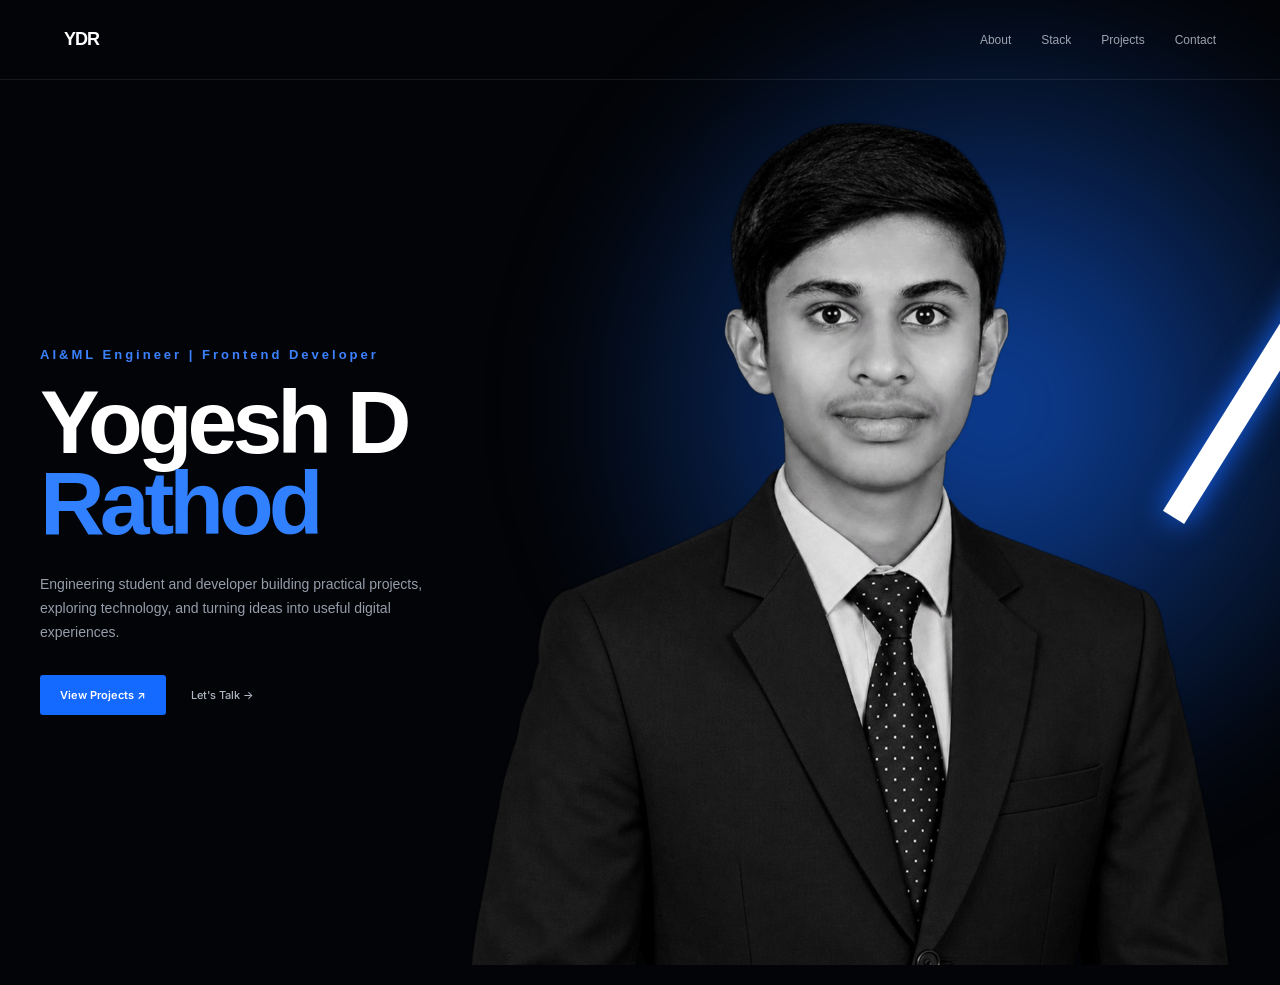
==== index.html @ d2c51ed2 "Renamed Main File" ====
<!DOCTYPE html>
<html lang="en">

<head>
    <meta charset="UTF-8">
    <link rel="preconnect" href="https://fonts.googleapis.com">
<link rel="preconnect" href="https://fonts.gstatic.com" crossorigin>
<link href="https://fonts.googleapis.com/css2?family=Inter:wght@400;500;600;700&display=swap" rel="stylesheet">
    <meta name="viewport" content="width=device-width, initial-scale=1.0">
    <title>YDR|Portfolio</title>
    <link rel="stylesheet" href="style.css">
</head>
    <body>

        <header class="navbar">

        <div class="logo">
            YDR
        </div>

        <nav>
            <a href="#">About</a>
            <a href="#">Stack</a>
            <a href="#">Projects</a>
            <a href="#">Contact</a>
        </nav>

    </header>
    <!--Profile Card-->
    <section class="hero">

        <!-- LEFT SIDE -->
        <div class="hero-content">

            <p class="small-text">
                AI&ML Engineer | Frontend Developer
            </p>

            <h1>
        <span class="name-primary">Yogesh D</span><br>
        <span class="name-secondary">Rathod</span>
            </h1>

            <p class="description">
                Engineering student and developer building
                practical projects, exploring technology,
                and turning ideas into useful digital experiences.
            </p>

            <div class="hero-buttons">

                <a href="#" class="primary-button">
                    View Projects ↗
                </a>

                <a href="#" class="secondary-button">
                    Let's Talk →
                </a>

            </div>
        </div>
        <!-- RIGHT SIDE -->
        <div class="hero-image">

    <div class="blue-glow"></div>

    <div class="photo-box">
        <img src="yogesh.png" alt="Yogesh D. Rathod">
    </div>

    <div class="blue-line"></div>

</div>
    </section>
    <script src="script.js"></script>

    </body>
    </html>
---- style.css ----
/* ================= GENERAL ================= */
* {
    margin: 0;
    padding: 0;
    box-sizing: border-box;
}

html,
body {
    width: 100%;
    min-height: 100%;
}

body {
    background: #030407;
    color: white;
    font-family: Arial, sans-serif;
    overflow-x: hidden;
}

a {
    text-decoration: none;
    color: inherit;
}


/* ================= NAVBAR ================= */

.navbar {
    width: 100vw;
    max-width: none;

    height: 80px;

    margin-left: calc(50% - 50vw);
    padding: 0 5%;

    display: flex;
    align-items: center;
    justify-content: space-between;

    background: transparent !important;

    border-bottom: 1px solid rgba(255, 255, 255, 0.08);

    position: relative;
    z-index: 10;
}

/* Logo */

.logo {
    font-size: 18px;
    font-weight: bold;
    letter-spacing: -1px;
}


/* Navigation */

.navbar nav {
    display: flex;
    gap: 30px;
}

.navbar nav a {
    color: #9da3af;
    font-size: 13px;

    transition: 0.3s;
}

.navbar nav a:hover {
    color: white;
}


/* ================= HERO ================= */

.hero {
    width: 100%;
    max-width: 1200px;

    min-height: 100vh;

    margin: auto;

    display: grid;
    grid-template-columns: 1fr 1fr;

    align-items: center;
}


/* ================= HERO TEXT ================= */

.hero-content {
    padding-right: 40px;
}

h1 {
    font-size: clamp(55px, 7vw, 95px);

    line-height: 0.9;

    letter-spacing: -5px;

    margin-bottom: 30px;
}

h1 span {
    color: #3180ff;
}

/* ================= BUTTONS ================= */

.hero-buttons {
    display: flex;

    align-items: center;

    gap: 25px;
}

.primary-button {
    position: relative;
    display: inline-block;
    overflow: hidden;

    background: #1469ff;

    padding: 13px 20px;

    font-family: 'Inter', sans-serif;
    font-size: 11px;
    font-weight: 600;

    border-radius: 3px;

    cursor: pointer;

    transition:
        background 0.3s ease,
        transform 0.3s ease,
        box-shadow 0.3s ease;
}


/* Glossy light */

.primary-button::before {
    content: "";

    position: absolute;

    top: 0;
    left: -100%;

    width: 60%;
    height: 100%;

    background: linear-gradient(
        120deg,
        transparent,
        rgba(255, 255, 255, 0.5),
        transparent
    );

    transform: skewX(-20deg);

    transition: left 0.5s ease;
}


/* Hover */

.primary-button:hover {
    background: #3180ff;

    transform: translateY(-5px) scale(1.06);

    box-shadow:
        0 0 12px rgba(49, 128, 255, 0.8),
        0 0 30px rgba(49, 128, 255, 0.5),
        0 0 50px rgba(49, 128, 255, 0.25);
}

.primary-button:hover::before {
    left: 130%;
}

.secondary-button {
    display: inline-block;

    color: #aeb4c0;

    font-family: 'Inter', sans-serif;
    font-size: 11px;
    font-weight: 500;

    cursor: pointer;

    transition:
        color 0.3s ease,
        transform 0.3s ease,
        text-shadow 0.3s ease;
}

.secondary-button:hover {
    color: #ffffff;

    transform: translateY(-5px) scale(1.06);

    text-shadow:
        0 0 8px rgba(255, 255, 255, 0.8),
        0 0 20px rgba(49, 128, 255, 0.5);
}

/* ================= HERO IMAGE ================= */

/* ================= HERO IMAGE ================= */

.hero-image {
    background: transparent !important;
}


/* BLUE GLOW — BACK */

.blue-glow {
    position: absolute;

    width: 850px;
    height: 850px;

    right: -180px;
    top: -100px;

    background: radial-gradient(
        circle,
        rgba(20, 105, 255, 0.60) 0%,
        rgba(20, 105, 255, 0.42) 25%,
        rgba(20, 105, 255, 0.22) 45%,
        rgba(20, 105, 255, 0.08) 65%,
        transparent 80%
    );

    filter: blur(50px);

    border-radius: 50%;

    z-index: 1;
    pointer-events: none;
}


/* DIAGONAL STICK — BEHIND PHOTO */

.blue-line {
    position: absolute;

    width: 25px;
    height: 430px;

    background: white;

    right: -5%;
    top: 40px;

    transform: rotate(32deg);

    box-shadow:
        0 0 30px #1769ff;

    z-index: 2;
}

/* ================= NAME EFFECT ================= */

/* ================= NAME ================= */

.name-primary,
.name-secondary {
    display: inline-block;
    cursor: default;
    transition: 
        color 0.3s ease,
        text-shadow 0.3s ease,
        transform 0.3s ease;
}


.name-primary,
.name-secondary {
    display: inline-block;
    cursor: default;

    transition:
        color 0.3s ease,
        transform 0.3s ease,
        text-shadow 0.3s ease;
}


/* =========================
   YOGESH D.
   ========================= */

.name-primary {
    color: #ffffff;
}

.name-primary:hover {
    color: #3180ff;

    transform: translateY(-8px) scale(1.08);

    text-shadow:
        0 0 10px rgba(49, 128, 255, 0.9),
        0 0 25px rgba(49, 128, 255, 0.7),
        0 0 45px rgba(49, 128, 255, 0.4);
}


/* =========================
   RATHOD
   ========================= */

.name-secondary {
    color: #3180ff;
}

.name-secondary:hover {
    color: #ffffff;

    transform: translateY(-8px) scale(1.08);

    text-shadow:
        0 0 10px rgba(255, 255, 255, 0.9),
        0 0 25px rgba(255, 255, 255, 0.7),
        0 0 45px rgba(49, 128, 255, 0.5);
}

.small-text {
    display: inline-block;

    color: #3c82ff;

    font-size: 13px;
    letter-spacing: 3px;
    font-weight: bold;

    margin-bottom: 20px;

    cursor: default;

    transition:
        color 0.3s ease,
        transform 0.3s ease,
        text-shadow 0.3s ease;
}

.small-text:hover {
    color: #6fa5ff;

    transform: translateY(-5px) scale(1.08);

    text-shadow:
        0 0 8px rgba(49, 128, 255, 0.8),
        0 0 20px rgba(49, 128, 255, 0.5);
}

.description {
    display: inline-block;

    max-width: 430px;

    color: #969daa;

    font-size: 14px;
    line-height: 1.7;

    margin-bottom: 30px;

    cursor: default;

    transition:
        color 0.3s ease,
        transform 0.3s ease,
        text-shadow 0.3s ease;
}

.description:hover {
    color: #d5d9e1;

    transform: translateY(-5px) scale(1.03);

    text-shadow:
        0 0 8px rgba(213, 217, 225, 0.35),
        0 0 18px rgba(49, 128, 255, 0.2);
}

/* ================= LOGO ================= */

.logo {
    display: inline-block;

    font-size: 18px;
    font-weight: 800;
    letter-spacing: -1px;

    color: white;
    cursor: pointer;

    transition:
        color 0.3s ease,
        transform 0.3s ease,
        text-shadow 0.3s ease;
}

.logo:hover {
    color: #3180ff;

    transform: translateY(-5px) scale(1.08);

    text-shadow:
        0 0 10px rgba(49, 128, 255, 0.9),
        0 0 25px rgba(49, 128, 255, 0.6),
        0 0 40px rgba(49, 128, 255, 0.3);
}


/* ================= NAV LINKS ================= */

.navbar nav {
    display: flex;
    gap: 30px;
}

.navbar nav a {
    position: relative;

    display: inline-block;

    color: #9da3af;

    font-size: 12px;
    font-weight: 500;

    padding: 8px 0;

    cursor: pointer;

    transition:
        color 0.3s ease,
        transform 0.3s ease,
        text-shadow 0.3s ease;
}

.navbar nav a:hover {
    color: #ffffff;

    transform: translateY(-5px) scale(1.08);

    text-shadow:
        0 0 8px rgba(255, 255, 255, 0.7),
        0 0 20px rgba(49, 128, 255, 0.4);
}


/* Blue underline */

.navbar nav a::after {
    content: "";

    position: absolute;

    left: 50%;
    bottom: 0;

    width: 0;
    height: 2px;

    background: #3180ff;

    transform: translateX(-50%);

    transition: width 0.3s ease;
}


/* Show underline */

.navbar nav a:hover::after {
    width: 100%;
}

/* ================= SCROLL ANIMATION ================= */

/* ================= GLOBAL SCROLL ANIMATION ================= */

section {
    opacity: 0;
    transform: translateY(60px);
    transition:
        opacity 0.8s ease,
        transform 0.8s ease;
}

section.show {
    opacity: 1;
    transform: translateY(0);
}

.photo-box {
    position: absolute;

    width: 85%;
    height: 105%;

    right: 0;
    bottom: -5px;

    display: flex;
    align-items: flex-end;
    justify-content: flex-end; /* ye important hai */

    background: transparent !important;
    border: none !important;
    box-shadow: none !important;

    z-index: 3;
    overflow: visible;
}

.photo-box img {
    width: 92%;
    height: 92%;

    object-fit: contain;
    object-position: bottom right;

    display: block;
    background: transparent;

    transform: translate(55px, -20px);
}
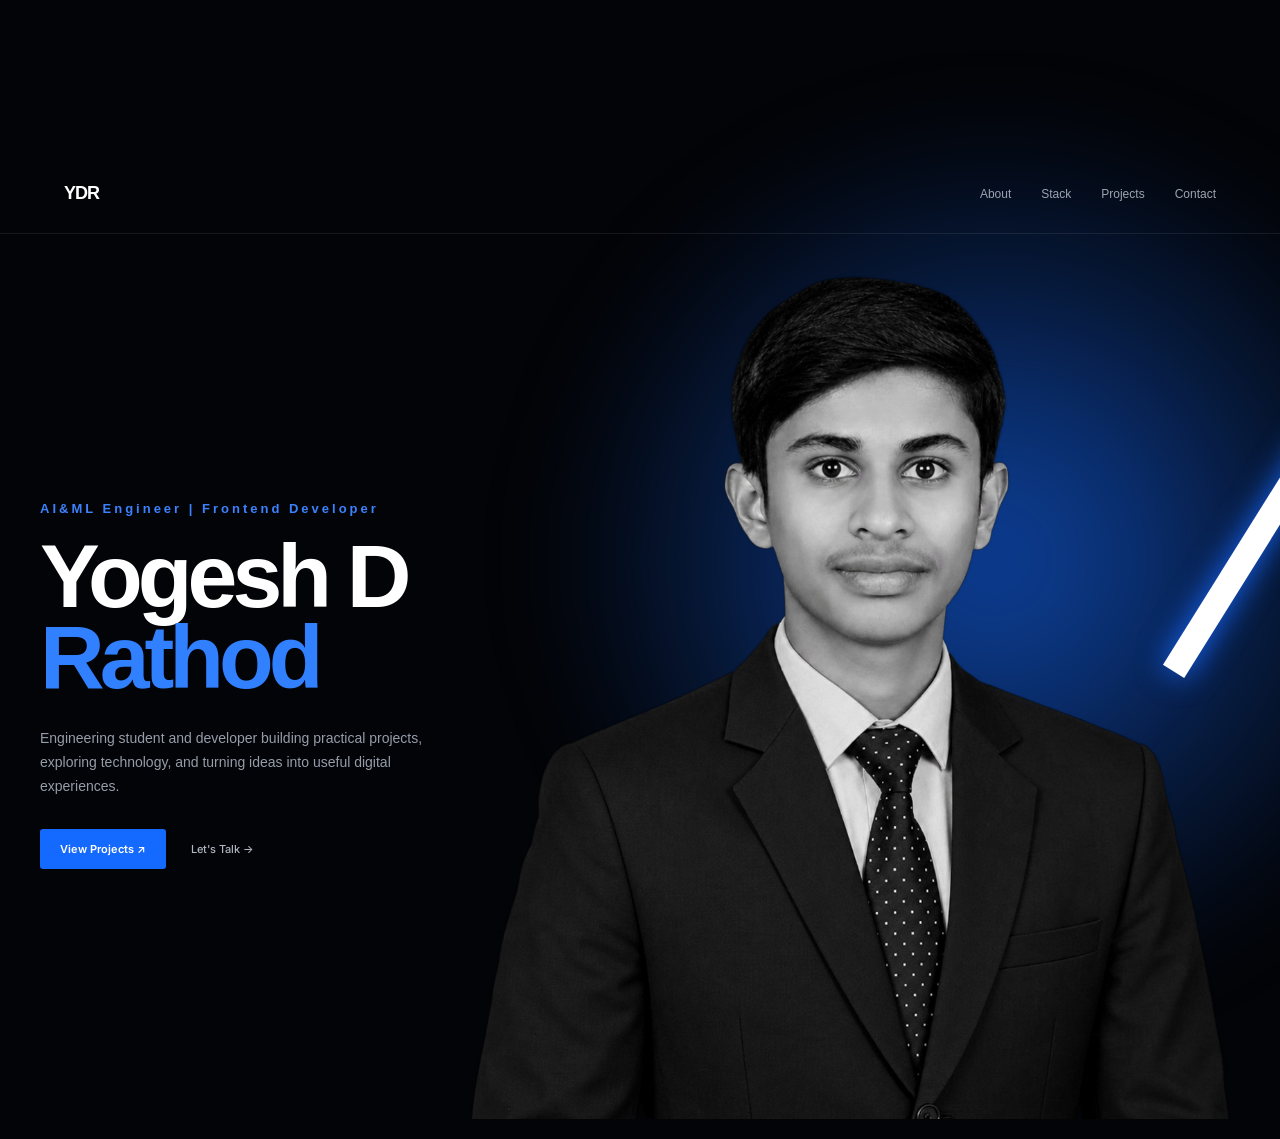
==== commit aae1649a: "Change The Background of PF" ====
--- a/index.html
+++ b/index.html
@@ -11,6 +11,11 @@
     <link rel="stylesheet" href="style.css">
 </head>
     <body>
+        <body>
+
+    <!-- Cursor Grid Background -->
+    <canvas id="cursorGrid"></canvas>
+
 
         <header class="navbar">
 
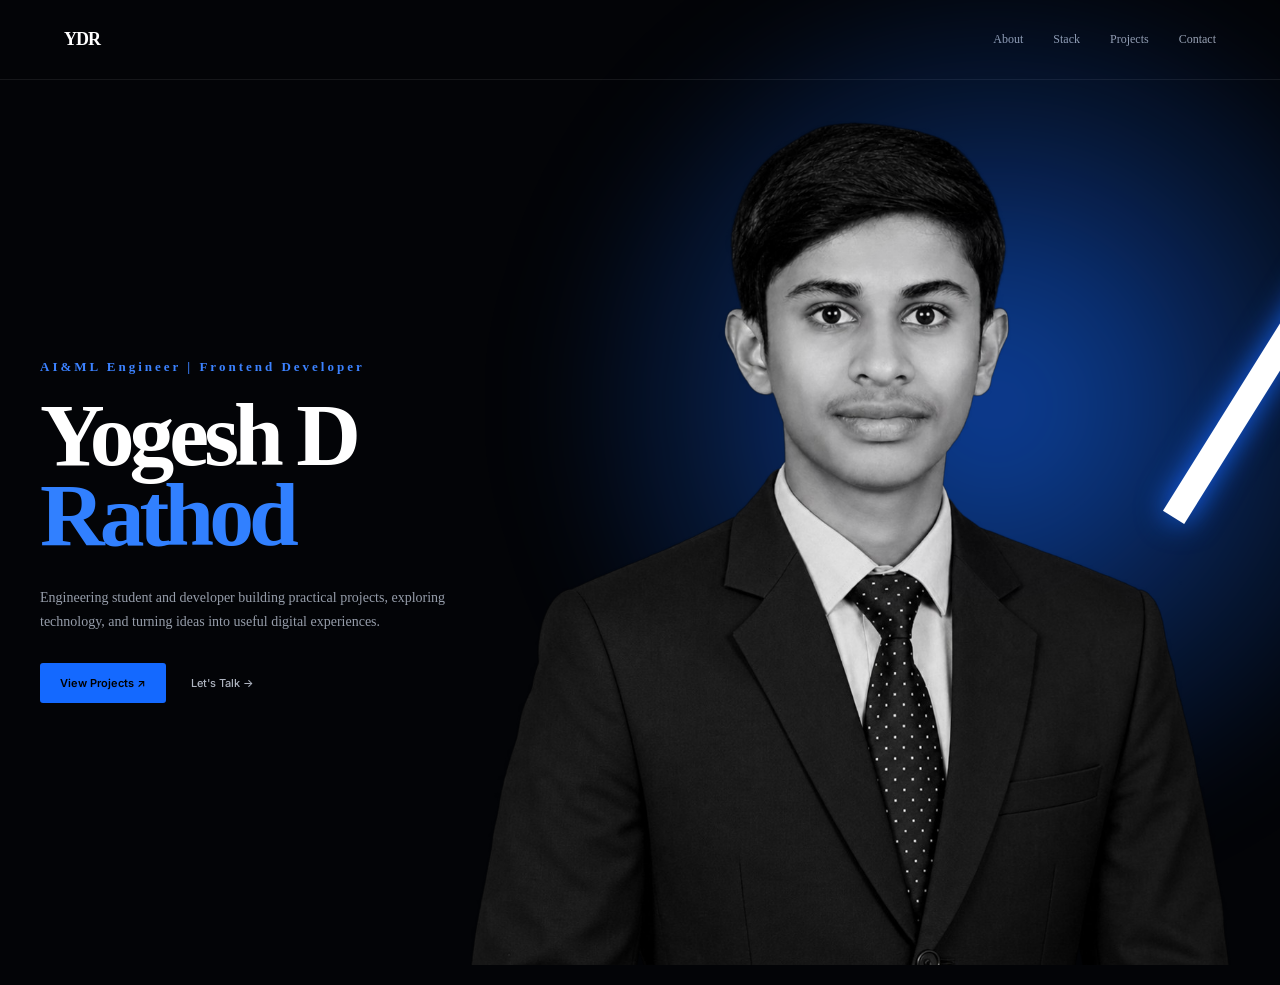
==== commit 6cb021b6: "Fixed Scroll Bar Issue" ====
--- a/index.html
+++ b/index.html
@@ -11,7 +11,6 @@
     <link rel="stylesheet" href="style.css">
 </head>
     <body>
-        <body>
 
     <!-- Cursor Grid Background -->
     <canvas id="cursorGrid"></canvas>
--- a/style.css
+++ b/style.css
@@ -5,7 +5,6 @@
     box-sizing: border-box;
 }
 
-html,
 body {
     width: 100%;
     min-height: 100%;
@@ -13,9 +12,6 @@
 
 body {
     background: #030407;
-    color: white;
-    font-family: Arial, sans-serif;
-    overflow-x: hidden;
 }
 
 a {
@@ -544,4 +540,19 @@
     background: transparent;
 
     transform: translate(55px, -20px);
+}
+/* ================= CURSOR MAGNETIC GRID ================= */
+
+#cursorGrid {
+    position: fixed;
+    inset: 0;
+    width: 100%;
+    height: 100%;
+    pointer-events: none;
+    z-index: 0;
+}
+
+body > *:not(#cursorGrid) {
+    position: relative;
+    z-index: 1;
 }
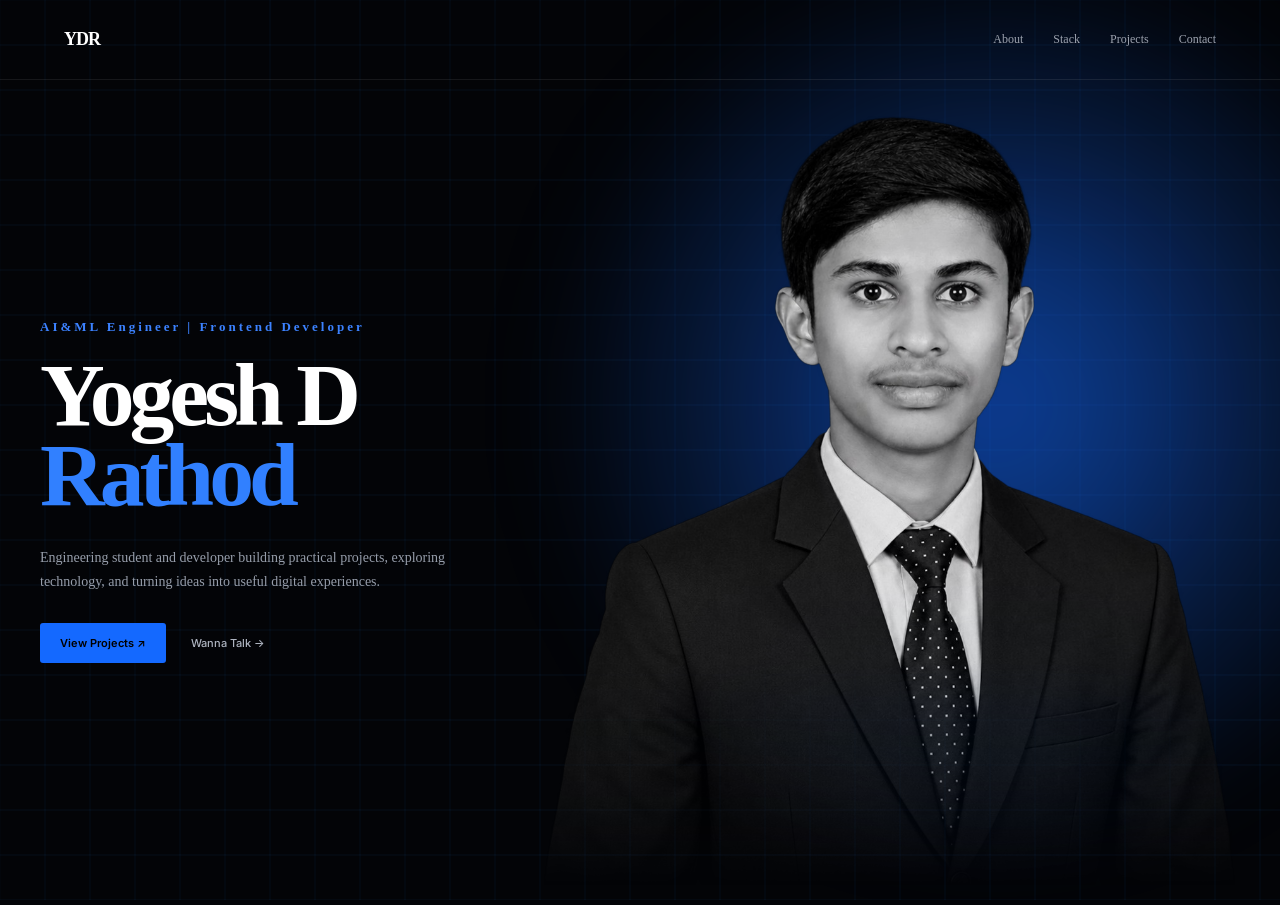
==== commit e01438e3: "Added Favicon On Tab" ====
--- a/index.html
+++ b/index.html
@@ -8,9 +8,11 @@
 <link href="https://fonts.googleapis.com/css2?family=Inter:wght@400;500;600;700&display=swap" rel="stylesheet">
     <meta name="viewport" content="width=device-width, initial-scale=1.0">
     <title>YDR|Portfolio</title>
+    <link rel="icon" type="image/png" href="images/favicon.png">
     <link rel="stylesheet" href="style.css">
 </head>
     <body>
+    
 
     <!-- Cursor Grid Background -->
     <canvas id="cursorGrid"></canvas>
@@ -58,7 +60,7 @@
                 </a>
 
                 <a href="#" class="secondary-button">
-                    Let's Talk →
+                    Wanna Talk →
                 </a>
 
             </div>
@@ -69,10 +71,8 @@
     <div class="blue-glow"></div>
 
     <div class="photo-box">
-        <img src="yogesh.png" alt="Yogesh D. Rathod">
+        <img src="images/yogesh.png" alt="Yogesh D. Rathod">
     </div>
-
-    <div class="blue-line"></div>
 
 </div>
     </section>
--- a/style.css
+++ b/style.css
@@ -1,17 +1,22 @@
 /* ================= GENERAL ================= */
+
 * {
     margin: 0;
     padding: 0;
     box-sizing: border-box;
 }
 
+html,
 body {
     width: 100%;
     min-height: 100%;
+    max-width: 100%;
+    overflow-x: hidden;
 }
 
 body {
     background: #030407;
+    overflow-y: auto;
 }
 
 a {
@@ -23,12 +28,12 @@
 /* ================= NAVBAR ================= */
 
 .navbar {
-    width: 100vw;
+    width: 100%;
     max-width: none;
 
     height: 80px;
 
-    margin-left: calc(50% - 50vw);
+    margin-left: 0;
     padding: 0 5%;
 
     display: flex;
@@ -43,12 +48,34 @@
     z-index: 10;
 }
 
+
 /* Logo */
 
 .logo {
+    display: inline-block;
+
     font-size: 18px;
-    font-weight: bold;
+    font-weight: 800;
     letter-spacing: -1px;
+    color: white;
+
+    cursor: pointer;
+
+    transition:
+        color 0.3s ease,
+        transform 0.3s ease,
+        text-shadow 0.3s ease;
+}
+
+.logo:hover {
+    color: #3180ff;
+
+    transform: translateY(-5px) scale(1.08);
+
+    text-shadow:
+        0 0 10px rgba(49, 128, 255, 0.9),
+        0 0 25px rgba(49, 128, 255, 0.6),
+        0 0 40px rgba(49, 128, 255, 0.3);
 }
 
 
@@ -60,14 +87,61 @@
 }
 
 .navbar nav a {
+    position: relative;
+
+    display: inline-block;
+
     color: #9da3af;
-    font-size: 13px;
-
-    transition: 0.3s;
+
+    font-size: 12px;
+    font-weight: 500;
+
+    padding: 8px 0;
+
+    cursor: pointer;
+
+    transition:
+        color 0.3s ease,
+        transform 0.3s ease,
+        text-shadow 0.3s ease;
 }
 
 .navbar nav a:hover {
-    color: white;
+    color: #ffffff;
+
+    transform: translateY(-5px) scale(1.08);
+
+    text-shadow:
+        0 0 8px rgba(255, 255, 255, 0.7),
+        0 0 20px rgba(49, 128, 255, 0.4);
+}
+
+
+/* Blue underline */
+
+.navbar nav a::after {
+    content: "";
+
+    position: absolute;
+
+    left: 50%;
+    bottom: 0;
+
+    width: 0;
+    height: 2px;
+
+    background: #3180ff;
+
+    transform: translateX(-50%);
+
+    transition: width 0.3s ease;
+}
+
+
+/* Show underline */
+
+.navbar nav a:hover::after {
+    width: 100%;
 }
 
 
@@ -76,14 +150,10 @@
 .hero {
     width: 100%;
     max-width: 1200px;
-
-    min-height: 100vh;
-
+    min-height: calc(100vh - 80px);
     margin: auto;
-
     display: grid;
     grid-template-columns: 1fr 1fr;
-
     align-items: center;
 }
 
@@ -108,19 +178,20 @@
     color: #3180ff;
 }
 
+
 /* ================= BUTTONS ================= */
 
 .hero-buttons {
     display: flex;
-
     align-items: center;
-
     gap: 25px;
 }
 
 .primary-button {
     position: relative;
-    display: inline-block;
+
+    display: inline-block;
+
     overflow: hidden;
 
     background: #1469ff;
@@ -128,6 +199,7 @@
     padding: 13px 20px;
 
     font-family: 'Inter', sans-serif;
+
     font-size: 11px;
     font-weight: 600;
 
@@ -185,12 +257,14 @@
     left: 130%;
 }
 
+
 .secondary-button {
     display: inline-block;
 
     color: #aeb4c0;
 
     font-family: 'Inter', sans-serif;
+
     font-size: 11px;
     font-weight: 500;
 
@@ -212,7 +286,6 @@
         0 0 20px rgba(49, 128, 255, 0.5);
 }
 
-/* ================= HERO IMAGE ================= */
 
 /* ================= HERO IMAGE ================= */
 
@@ -246,61 +319,28 @@
     border-radius: 50%;
 
     z-index: 1;
+
     pointer-events: none;
 }
 
 
-/* DIAGONAL STICK — BEHIND PHOTO */
-
-.blue-line {
-    position: absolute;
-
-    width: 25px;
-    height: 430px;
-
-    background: white;
-
-    right: -5%;
-    top: 40px;
-
-    transform: rotate(32deg);
-
-    box-shadow:
-        0 0 30px #1769ff;
-
-    z-index: 2;
-}
-
-/* ================= NAME EFFECT ================= */
 
 /* ================= NAME ================= */
 
 .name-primary,
 .name-secondary {
     display: inline-block;
+
     cursor: default;
-    transition: 
+
+    transition:
         color 0.3s ease,
-        text-shadow 0.3s ease,
-        transform 0.3s ease;
-}
-
-
-.name-primary,
-.name-secondary {
-    display: inline-block;
-    cursor: default;
-
-    transition:
-        color 0.3s ease,
         transform 0.3s ease,
         text-shadow 0.3s ease;
 }
 
 
-/* =========================
-   YOGESH D.
-   ========================= */
+/* YOGESH D. */
 
 .name-primary {
     color: #ffffff;
@@ -318,9 +358,7 @@
 }
 
 
-/* =========================
-   RATHOD
-   ========================= */
+/* RATHOD */
 
 .name-secondary {
     color: #3180ff;
@@ -337,13 +375,18 @@
         0 0 45px rgba(49, 128, 255, 0.5);
 }
 
+
+/* ================= SMALL TEXT ================= */
+
 .small-text {
     display: inline-block;
 
     color: #3c82ff;
 
     font-size: 13px;
+
     letter-spacing: 3px;
+
     font-weight: bold;
 
     margin-bottom: 20px;
@@ -366,6 +409,9 @@
         0 0 20px rgba(49, 128, 255, 0.5);
 }
 
+
+/* ================= DESCRIPTION ================= */
+
 .description {
     display: inline-block;
 
@@ -374,6 +420,7 @@
     color: #969daa;
 
     font-size: 14px;
+
     line-height: 1.7;
 
     margin-bottom: 30px;
@@ -396,108 +443,14 @@
         0 0 18px rgba(49, 128, 255, 0.2);
 }
 
-/* ================= LOGO ================= */
-
-.logo {
-    display: inline-block;
-
-    font-size: 18px;
-    font-weight: 800;
-    letter-spacing: -1px;
-
-    color: white;
-    cursor: pointer;
-
-    transition:
-        color 0.3s ease,
-        transform 0.3s ease,
-        text-shadow 0.3s ease;
-}
-
-.logo:hover {
-    color: #3180ff;
-
-    transform: translateY(-5px) scale(1.08);
-
-    text-shadow:
-        0 0 10px rgba(49, 128, 255, 0.9),
-        0 0 25px rgba(49, 128, 255, 0.6),
-        0 0 40px rgba(49, 128, 255, 0.3);
-}
-
-
-/* ================= NAV LINKS ================= */
-
-.navbar nav {
-    display: flex;
-    gap: 30px;
-}
-
-.navbar nav a {
-    position: relative;
-
-    display: inline-block;
-
-    color: #9da3af;
-
-    font-size: 12px;
-    font-weight: 500;
-
-    padding: 8px 0;
-
-    cursor: pointer;
-
-    transition:
-        color 0.3s ease,
-        transform 0.3s ease,
-        text-shadow 0.3s ease;
-}
-
-.navbar nav a:hover {
-    color: #ffffff;
-
-    transform: translateY(-5px) scale(1.08);
-
-    text-shadow:
-        0 0 8px rgba(255, 255, 255, 0.7),
-        0 0 20px rgba(49, 128, 255, 0.4);
-}
-
-
-/* Blue underline */
-
-.navbar nav a::after {
-    content: "";
-
-    position: absolute;
-
-    left: 50%;
-    bottom: 0;
-
-    width: 0;
-    height: 2px;
-
-    background: #3180ff;
-
-    transform: translateX(-50%);
-
-    transition: width 0.3s ease;
-}
-
-
-/* Show underline */
-
-.navbar nav a:hover::after {
-    width: 100%;
-}
 
 /* ================= SCROLL ANIMATION ================= */
-
-/* ================= GLOBAL SCROLL ANIMATION ================= */
 
 section {
     opacity: 0;
+
     transform: translateY(60px);
+
     transition:
         opacity 0.8s ease,
         transform 0.8s ease;
@@ -505,8 +458,12 @@
 
 section.show {
     opacity: 1;
+
     transform: translateY(0);
 }
+
+
+/* ================= PHOTO BOX ================= */
 
 .photo-box {
     position: absolute;
@@ -518,41 +475,72 @@
     bottom: -5px;
 
     display: flex;
+
     align-items: flex-end;
-    justify-content: flex-end; /* ye important hai */
+
+    justify-content: flex-end;
 
     background: transparent !important;
+
     border: none !important;
+
     box-shadow: none !important;
 
     z-index: 3;
+
     overflow: visible;
 }
 
 .photo-box img {
     width: 92%;
     height: 92%;
-
     object-fit: contain;
     object-position: bottom right;
-
     display: block;
     background: transparent;
 
     transform: translate(55px, -20px);
-}
-/* ================= CURSOR MAGNETIC GRID ================= */
+
+    -webkit-mask-image: linear-gradient(
+        to bottom,
+        black 60%,
+        rgba(0, 0, 0, 0.95) 72%,
+        rgba(0, 0, 0, 0.55) 88%,
+        transparent 100%
+    );
+
+    mask-image: linear-gradient(
+        to bottom,
+        black 60%,
+        rgba(0, 0, 0, 0.95) 72%,
+        rgba(0, 0, 0, 0.55) 88%,
+        transparent 100%
+    );
+}
+
+
+/* ================= CURSOR GRID ================= */
+html,
+body {
+    width: 100%;
+    min-height: 100%;
+    max-width: 100%;
+    margin: 0;
+    padding: 0;
+    overflow-x: hidden;
+}
 
 #cursorGrid {
-    position: fixed;
-    inset: 0;
-    width: 100%;
-    height: 100%;
-    pointer-events: none;
+    position: fixed !important;
+    top: 0 !important;
+    left: 0 !important;
+
+    width: 100vw !important;
+    height: 100vh !important;
+
+    margin: 0 !important;
+    padding: 0 !important;
+
+    pointer-events: none !important;
     z-index: 0;
-}
-
-body > *:not(#cursorGrid) {
-    position: relative;
-    z-index: 1;
 }
